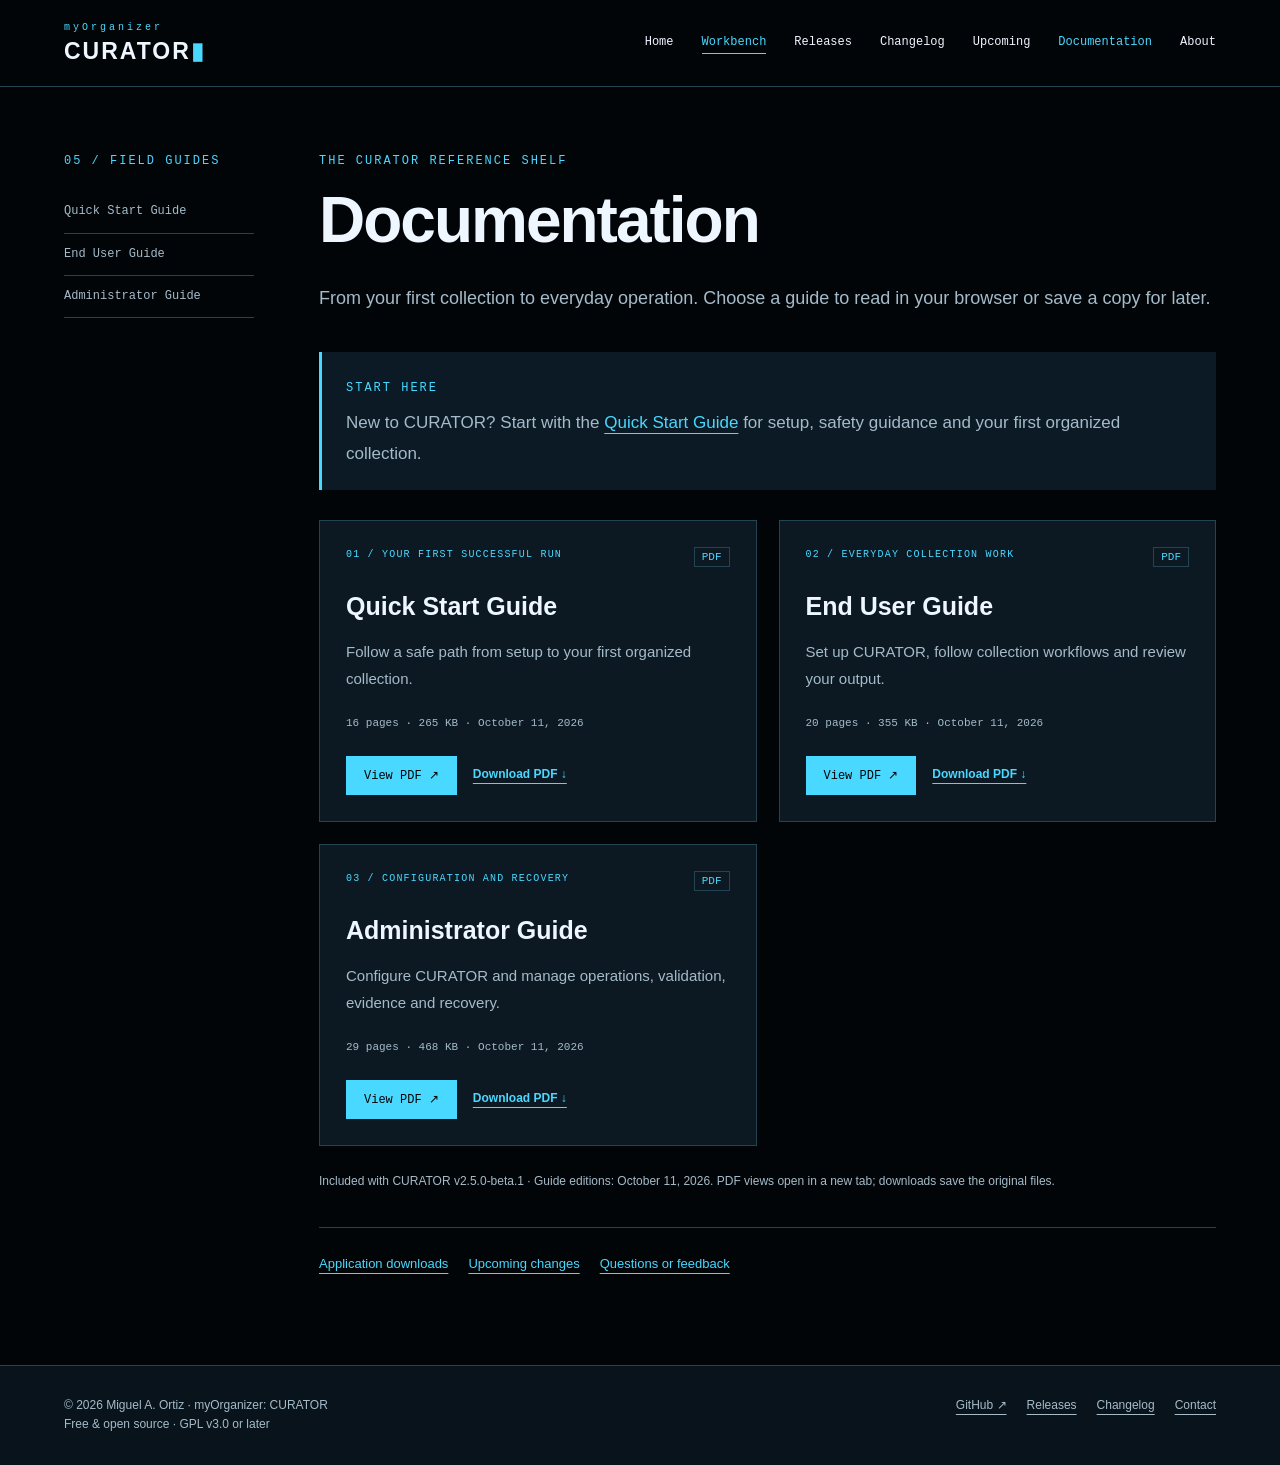
==== documentation/index.html @ eb30c400 "Publish documentation section and release PDF guides" ====
<!DOCTYPE html>
<html lang="en"><head><meta charset="UTF-8"><meta name="viewport" content="width=device-width, initial-scale=1.0"><title>CURATOR Documentation — PDF Guides</title><meta name="description" content="View or download the Quick Start, End User and Administrator PDF guides from the current CURATOR public release."><link rel="canonical" href="https://myorganizerhq.com/documentation/"><link rel="icon" type="image/png" href="/favicon.png"><link rel="stylesheet" href="/site.css?v=documentation-1"></head><body><a class="skip" href="#main">Skip to content</a><header><div class="wrap header"><a class="brand" href="/"><small>myOrganizer</small>CURATOR<span class="brand-cursor" aria-hidden="true">▮</span></a><nav aria-label="Main navigation"><a href="/">Home</a><a class="workbench-nav" href="/#development">Workbench</a><a href="/releases">Releases</a><a href="/changelog">Changelog</a><a href="/upcoming">Upcoming</a><a href="/documentation/" aria-current="page">Documentation</a><a href="/about">About</a></nav></div></header><div class="wrap page-shell"><aside class="side-index"><div class="eyebrow">05 / Field guides</div><a href="#quick-start">Quick Start Guide</a><a href="#end-user">End User Guide</a><a href="#administrator">Administrator Guide</a></aside><main class="inner-page documentation-page" id="main"><div class="eyebrow">The CURATOR reference shelf</div><h1>Documentation</h1><p class="intro">From your first collection to everyday operation. Choose a guide to read in your browser or save a copy for later.</p><div class="guide-start"><span class="eyebrow">Start here</span><p>New to CURATOR? Start with the <a href="#quick-start">Quick Start Guide</a> for setup, safety guidance and your first organized collection.</p></div><div class="guide-grid"><article class="guide-card" id="quick-start" aria-labelledby="quick-start-title"><div class="guide-top"><span class="eyebrow">01 / Your first successful run</span><span class="guide-format">PDF</span></div><h2 id="quick-start-title">Quick Start Guide</h2><p>Follow a safe path from setup to your first organized collection.</p><div class="guide-meta">16 pages · 265 KB · <time datetime="2026-10-11">October 11, 2026</time></div><div class="actions"><a class="download-button" href="/documentation/CURATOR_Quick_Start_Guide_2026-10-11_v2.5.0-beta.1.pdf" target="_blank" rel="noopener" aria-label="View Quick Start Guide PDF (opens in a new tab)">View PDF ↗</a><a class="text-link" href="/documentation/CURATOR_Quick_Start_Guide_2026-10-11_v2.5.0-beta.1.pdf" download aria-label="Download Quick Start Guide PDF">Download PDF ↓</a></div></article><article class="guide-card" id="end-user" aria-labelledby="end-user-title"><div class="guide-top"><span class="eyebrow">02 / Everyday collection work</span><span class="guide-format">PDF</span></div><h2 id="end-user-title">End User Guide</h2><p>Set up CURATOR, follow collection workflows and review your output.</p><div class="guide-meta">20 pages · 355 KB · <time datetime="2026-10-11">October 11, 2026</time></div><div class="actions"><a class="download-button" href="/documentation/CURATOR_End_User_Manual_Operator_2026-10-11_v2.5.0-beta.1.pdf" target="_blank" rel="noopener" aria-label="View End User Guide PDF (opens in a new tab)">View PDF ↗</a><a class="text-link" href="/documentation/CURATOR_End_User_Manual_Operator_2026-10-11_v2.5.0-beta.1.pdf" download aria-label="Download End User Guide PDF">Download PDF ↓</a></div></article><article class="guide-card" id="administrator" aria-labelledby="administrator-title"><div class="guide-top"><span class="eyebrow">03 / Configuration and recovery</span><span class="guide-format">PDF</span></div><h2 id="administrator-title">Administrator Guide</h2><p>Configure CURATOR and manage operations, validation, evidence and recovery.</p><div class="guide-meta">29 pages · 468 KB · <time datetime="2026-10-11">October 11, 2026</time></div><div class="actions"><a class="download-button" href="/documentation/CURATOR_Admin_Guide_Operator_2026-10-11_v2.5.0-beta.1.pdf" target="_blank" rel="noopener" aria-label="View Administrator Guide PDF (opens in a new tab)">View PDF ↗</a><a class="text-link" href="/documentation/CURATOR_Admin_Guide_Operator_2026-10-11_v2.5.0-beta.1.pdf" download aria-label="Download Administrator Guide PDF">Download PDF ↓</a></div></article></div><p class="guide-edition">Included with CURATOR v2.5.0-beta.1 · Guide editions: October 11, 2026. PDF views open in a new tab; downloads save the original files.</p><div class="links"><a href="/releases">Application downloads</a><a href="/upcoming">Upcoming changes</a><a href="mailto:contact@myorganizerhq.com">Questions or feedback</a></div></main></div><footer><div class="wrap footer"><div>© 2026 Miguel A. Ortiz · myOrganizer: CURATOR<br>Free &amp; open source · GPL v3.0 or later</div><div class="footer-links"><a href="https://github.com/Jiraiya1969/myOrganizer-CURATOR">GitHub ↗</a><a href="/releases">Releases</a><a href="/changelog">Changelog</a><a href="mailto:contact@myorganizerhq.com">Contact</a></div></div></footer></body></html>
---- site.css ----
:root{
    --ink:#eef6ff;
    --muted:#a5bbc9;
    --cyan:#49d8ff;
    --night:#020508;
    --panel:#0b1a25;
    --line:#244454}
*{
    box-sizing:border-box}
html{
    scroll-behavior:smooth;
    scroll-padding-top:30px}
body{
    margin:0;
    background:var(--night);
    color:var(--ink);
    font:17px/1.65 'Segoe UI',Arial,sans-serif}
a{
    color:inherit;
    text-underline-offset:5px}
a:hover{
    color:var(--cyan)}
a:focus-visible,summary:focus-visible{
    outline:3px solid var(--cyan);
    outline-offset:6px}
img{
    display:block;
    width:100%;
    height:auto}
p,h1,h2,h3{
    margin:0}
p{
    color:var(--muted)}
.wrap{
    width:min(1240px,90%);
    margin:auto}
.mono,.eyebrow,.number,.button,.status,nav,.proof{
    font-family:Consolas,'Courier New',monospace}
.proof{
    background:#17364d;
    color:#d8f3ff;
    text-align:center;
    padding:8px 12px;
    font-size:11px;
    letter-spacing:1.6px;
    text-transform:uppercase}
.skip{
    position:absolute;
    left:12px;
    top:-100px;
    z-index:10;
    background:var(--cyan);
    color:var(--night);
    padding:12px}
.skip:focus{
    top:12px}
header{
    border-bottom:1px solid var(--line)}
.header{
    display:flex;
    align-items:center;
    justify-content:space-between;
    gap:30px;
    padding:22px 0}
.brand{
    text-decoration:none;
    font-weight:900;
    letter-spacing:2px;
    line-height:1.1;
    font-size:23px}
.brand small{
    display:block;
    font:10px Consolas,monospace;
    letter-spacing:3px;
    color:var(--cyan);
    margin-bottom:6px}
nav{
    display:flex;
    gap:28px;
    font-size:12px}
nav a{
    text-decoration:none}
.nav-download{
    color:var(--cyan)}
.eyebrow{
    color:var(--cyan);
    font-size:12px;
    letter-spacing:2px;
    text-transform:uppercase}
.hero{
    background:radial-gradient(ellipse at 76% 35%,#17364d 0, #08131c 44%,#020508 77%);
    position:relative;
    overflow:hidden}
.hero-grid{
    display:grid;
    grid-template-columns:1.1fr 1fr;
    align-items:center;
    gap:65px;
    padding:32px 0 58px}
.hero h1{
    font-size:clamp(46px,5.2vw,76px);
    line-height:1.04;
    letter-spacing:-3px;
    margin:23px 0 25px;
    font-weight:850}
.hero h1 span{
    color:var(--cyan)}
.hero-copy>p{
    max-width:510px;
    font-size:18px;
    line-height:1.75}
.actions{
    display:flex;
    flex-wrap:wrap;
    align-items:center;
    gap:24px;
    margin-top:32px}
.button{
    display:inline-flex;
    align-items:center;
    justify-content:center;
    padding:15px 22px;
    background:var(--cyan);
    color:#020508;
    text-decoration:none;
    font-size:13px;
    font-weight:bold;
    border:1px solid var(--cyan);
    box-shadow:4px 4px 0 #163f50}
.button:hover{
    color:#020508;
    background:#b4edff}
.text-link{
    font-size:14px;
    font-weight:600}
.hero .meta{
    font:11px Consolas,monospace;
    margin-top:22px;
    color:#a5bbc9;
    letter-spacing:.5px}
.art{
    position:relative;
    padding:0 20px 0 0}
.art img{
    max-height:560px;
    object-fit:contain;
    filter:drop-shadow(0 20px 35px #0008)}
.art figcaption{
    display:flex;
    justify-content:space-between;
    border-top:1px solid #366078;
    padding-top:13px;
    margin-top:18px;
    font:10px Consolas,monospace;
    color:var(--muted);
    letter-spacing:1.5px}
.shelf{
    display:grid;
    grid-template-columns:repeat(3,1fr);
    border-top:1px solid var(--line);
    border-bottom:1px solid var(--line)}
.shelf>div{
    padding:22px 26px;
    border-right:1px solid var(--line)}
.shelf>div:first-child{
    padding-left:0}
.shelf>div:last-child{
    border:0}
.status{
    font-size:10px;
    letter-spacing:1.6px;
    color:var(--cyan);
    display:block;
    margin-bottom:7px}
.shelf strong{
    font-size:17px;
    font-weight:600}
.shelf a{
    font-size:12px;
    color:var(--muted);
    display:block;
    margin-top:4px}
.chapter{
    padding:85px 0}
.chapter-heading{
    display:flex;
    gap:24px;
    align-items:baseline;
    margin-bottom:38px}
.number{
    font-size:13px;
    color:var(--cyan);
    border-top:2px solid var(--cyan);
    padding-top:9px;
    min-width:44px}
.chapter h2{
    font-size:clamp(30px,3vw,43px);
    line-height:1.15;
    letter-spacing:-1.4px}
.chapter-heading p{
    margin-top:13px;
    max-width:670px}
.workflow{
    display:grid;
    grid-template-columns:repeat(4,1fr);
    gap:22px}
.workflow article{
    border-bottom:1px solid var(--line);
    padding-bottom:25px}
.workflow img{
    aspect-ratio:16/9;
    object-fit:contain;
    background:#08131c;
    margin-bottom:20px}
.workflow .eyebrow{
    font-size:10px;
    letter-spacing:1.2px}
.workflow h3{
    font-size:20px;
    margin:7px 0 12px;
    line-height:1.25}
.workflow p{
    font-size:14px}
.overview{
    margin-top:28px;
    display:flex;
    justify-content:space-between;
    gap:20px;
    padding:20px 0;
    border-bottom:1px solid var(--line);
    font-size:14px}
.overview a{
    color:var(--cyan)}
.development{
    background:#08131c;
    border-top:1px solid var(--line);
    border-bottom:1px solid var(--line)}
.dev-grid{
    display:grid;
    grid-template-columns:1fr 1fr;
    gap:85px}
.dev-copy h3{
    font-size:28px;
    line-height:1.25;
    margin:15px 0}
.dev-copy p{
    font-size:16px}
.dev-copy .text-link{
    display:inline-block;
    margin-top:23px;
    color:var(--cyan)}
.vanity-card{
    margin:0;
    border:1px solid #31566b;
    border-top:4px solid var(--cyan);
    background:#102331;
    padding:30px;
    color:var(--ink);
    font-size:19px;
    line-height:1.65;
    box-shadow:7px 7px 0 #020508}
.vanity-card-label{
    display:block;
    font:12px Consolas,monospace;
    letter-spacing:2px;
    color:var(--cyan);
    margin-bottom:22px}
.vanity-card-link{
    font-size:12px;
    color:var(--cyan);
    display:inline-block;
    margin-top:10px}
.vanity-card-time{
    display:block;
    font:11px Consolas,monospace;
    color:var(--muted);
    margin-top:23px}
.journal{
    margin-top:42px;
    border-top:1px solid var(--line);
    padding-top:23px}
.journal summary{
    cursor:pointer;
    font-size:14px;
    color:var(--muted)}
.announcement{
    max-width:830px;
    padding-top:25px}
.announcement p{
    margin:18px 0;
    font-size:15px}
.collection{
    display:grid;
    grid-template-columns:.75fr 1.25fr;
    gap:75px}
.collection-intro h2{
    font-size:58px;
    margin:18px 0 20px;
    line-height:1}
.collection-intro>p{
    font-size:16px}
.collection-intro .text-link{
    display:inline-block;
    color:var(--cyan);
    margin-top:24px}
.video-feature{
    display:grid;
    grid-template-columns:70px 1fr 25px;
    align-items:center;
    gap:20px;
    border-top:1px solid var(--line);
    padding:24px 0;
    text-decoration:none}
.play{
    width:60px;
    height:60px;
    border:1px solid #376176;
    display:grid;
    place-items:center;
    color:var(--cyan);
    font-size:22px;
    background:#102331}
.video-feature small{
    font:10px Consolas,monospace;
    letter-spacing:1.5px;
    color:var(--cyan)}
.video-feature h3{
    font-size:20px;
    margin:5px 0}
.video-feature p{
    font-size:13px}
.characters{
    border-top:1px solid var(--line);
    padding-top:22px}
.characters summary{
    cursor:pointer;
    font-size:14px}
.characters ul{
    display:grid;
    grid-template-columns:1fr 1fr;
    gap:9px;
    padding-left:20px;
    font-size:13px;
    color:var(--muted)}
.personal{
    display:grid;
    grid-template-columns:1fr 1fr;
    gap:70px;
    padding:45px 0 65px;
    border-top:1px solid var(--line)}
.personal h3{
    font-size:24px;
    margin:12px 0}
.personal p{
    font-size:14px;
    max-width:500px}
.personal a{
    display:inline-block;
    margin-top:18px;
    font-size:13px;
    color:var(--cyan)}
footer{
    background:#08131c;
    border-top:1px solid var(--line);
    padding:30px 0}
.footer{
    display:flex;
    justify-content:space-between;
    gap:25px;
    color:var(--muted);
    font-size:12px}
.footer-links{
    display:flex;
    gap:20px}
 @media(min-width:1500px){
    .hero-grid{
    padding-top:40px;
    padding-bottom:80px}
}
@media(max-width:850px){
    .hero-grid{
    gap:25px}
.hero h1{
    font-size:52px}
.workflow{
    grid-template-columns:1fr 1fr}
.dev-grid{
    gap:35px}
.collection{
    gap:30px}
.collection-intro h2{
    font-size:45px}
}
@media(max-width:600px){
    body{
    font-size:16px}
.wrap{
    width:89%}
.proof{
    font-size:9px;
    letter-spacing:1px}
.header{
    flex-wrap:wrap;
    gap:20px;
    padding:20px 0}
nav{
    width:100%;
    justify-content:space-between;
    gap:12px;
    font-size:11px}
.brand{
    font-size:20px}
.hero-grid{
    grid-template-columns:1fr;
    padding:38px 0 30px;
    gap:25px}
.hero h1{
    font-size:49px;
    letter-spacing:-2px}
.hero-copy>p{
    font-size:16px}
.actions{
    gap:19px;
    margin-top:25px}
.button{
    padding:13px 16px;
    font-size:12px}
.art{
    max-width:340px;
    padding:0;
    margin:15px auto 0}
.art img{
    max-height:380px}
.art figcaption{
    font-size:9px}
.shelf{
    grid-template-columns:1fr}
.shelf>div,.shelf>div:first-child{
    padding:18px 0;
    border-right:0;
    border-bottom:1px solid var(--line)}
.shelf strong{
    font-size:16px}
.chapter{
    padding:52px 0}
.chapter-heading{
    gap:14px;
    margin-bottom:28px}
.chapter h2{
    font-size:30px}
.chapter-heading p{
    font-size:15px}
.number{
    min-width:30px}
.workflow{
    gap:25px 16px}
.workflow h3{
    font-size:18px}
.workflow p{
    font-size:13px}
.workflow .eyebrow{
    font-size:9px;
    letter-spacing:.4px}
.overview{
    flex-direction:column;
    gap:8px}
.dev-grid,.collection,.personal{
    grid-template-columns:1fr;
    gap:35px}
.vanity-card{
    padding:23px;
    font-size:18px}
.collection-intro h2{
    font-size:47px}
.video-feature{
    gap:14px;
    grid-template-columns:50px 1fr 15px}
.play{
    width:46px;
    height:46px}
.video-feature h3{
    font-size:18px}
.personal{
    padding:35px 0 45px}
.footer{
    flex-direction:column}
.footer-links{
    flex-wrap:wrap;
    gap:15px}
.characters ul{
    grid-template-columns:1fr}
}
@media(prefers-reduced-motion:reduce){
    html{
    scroll-behavior:auto}
}

.overview-video{
    margin-top:40px}
.overview-video .overview{
    align-items:center;
    border-bottom:0;
    margin-top:0}
.overview-video h3{
    font-size:26px;
    margin-top:8px}
.video-frame{
    aspect-ratio:16/9;
    width:100%;
    background:#08131c;
    border:1px solid var(--line)}
.video-frame iframe{
    display:block;
    width:100%;
    height:100%;
    border:0}
@media(max-width:600px){
    .overview-video .overview{
    align-items:flex-start}
.overview-video h3{
    font-size:23px}
}

.page-shell{
    display:grid;
    grid-template-columns:190px minmax(0,1fr);
    gap:65px;
    padding:65px 0 90px}
.side-index{
    position:sticky;
    top:30px;
    align-self:start;
    font:12px/1.6 Consolas,monospace}
.side-index .eyebrow{
    margin-bottom:20px}
.side-index a{
    display:block;
    padding:11px 0;
    border-bottom:1px solid var(--line);
    text-decoration:none;
    color:var(--muted)}
.side-index a:hover{
    color:var(--cyan)}
.inner-page{
    min-width:0}
.inner-page>h1{
    font-size:clamp(38px,5vw,66px);
    letter-spacing:-2px;
    line-height:1.06;
    margin:15px 0 27px}
.inner-page .intro{
    font-size:18px;
    margin-bottom:38px}
.inner-page p{
    margin:15px 0;
    line-height:1.8}
.inner-page h2{
    font-size:27px;
    line-height:1.25;
    margin:0 0 18px}
.inner-page h3{
    font-size:17px;
    color:var(--cyan);
    margin:26px 0 14px}
.release-card,.inner-page article,.planning-notice,.change-section,.inner-page details,.notice{
    border-top:1px solid var(--line);
    padding:30px 0;
    margin-top:20px}
.release-card.current,.planning-notice{
    background:#0b1a25;
    border-top:3px solid var(--cyan);
    padding:30px}
.release-card .release-details{
    display:grid;
    grid-template-columns:120px minmax(0,1fr);
    gap:10px 22px}
.label,.date,.release-date,.updated-on{
    font:12px/1.7 Consolas,monospace;
    color:var(--muted)}
.label{
    text-transform:uppercase;
    letter-spacing:1px}
.value{
    font-size:14px;
    overflow-wrap:anywhere}
.badge{
    font:10px Consolas,monospace;
    color:var(--night);
    background:var(--cyan);
    padding:5px 8px;
    vertical-align:middle;
    margin-left:10px}
code{
    font:13px/1.7 Consolas,monospace;
    color:#c6eaf8;
    overflow-wrap:anywhere}
.download-button{
    background:var(--cyan);
    color:var(--night);
    padding:12px 18px;
    text-decoration:none;
    font:12px Consolas,monospace}
.inner-page .actions{
    gap:18px}
.inner-page li{
    color:var(--muted);
    margin-bottom:15px;
    line-height:1.8}
.inner-page ul{
    padding-left:22px}
.inner-page summary{
    cursor:pointer;
    font-size:20px;
    font-weight:600}
.release-title{
    font-size:22px}
.inner-page a{
    color:var(--cyan)}
.inner-page .download-button{
    color:var(--night)}
.inner-page .links{
    border-top:1px solid var(--line);
    margin-top:35px;
    padding-top:25px;
    display:flex;
    flex-wrap:wrap;
    gap:20px;
    font-size:13px}
.story{
    font-size:18px}
.story p:first-child{
    font-size:22px;
    color:var(--ink)}
.scene-handle{
    color:var(--ink);
    font-weight:600}
.archive-downloads{
    padding:25px;
    background:var(--panel);
    border-left:3px solid var(--cyan);
    font-size:14px}
.archive-downloads a{
    display:inline-block;
    margin:10px 15px}
.archive-downloads span{
    display:block;
    color:var(--muted)}
.page-art{
    margin-top:30px;
    opacity:.85}
.inner-page footer{
    display:none}
@media(max-width:850px){
    .page-shell{
    grid-template-columns:140px minmax(0,1fr);
    gap:30px}
nav{
    gap:16px}
}
@media(max-width:600px){
    .page-shell{
    display:block;
    padding:32px 0 50px}
.side-index{
    position:static;
    margin-bottom:32px}
.side-index a{
    display:inline-block;
    margin-right:15px;
    font-size:11px}
.side-index .eyebrow{
    margin-bottom:5px}
.side-index .page-art{
    display:none}
.inner-page>h1{
    font-size:40px}
.release-card .release-details{
    grid-template-columns:1fr;
    gap:3px}
.value{
    margin-bottom:12px}
.release-card.current,.planning-notice{
    padding:20px}
.inner-page h2{
    font-size:24px}
.story p:first-child{
    font-size:19px}
.story{
    font-size:16px}
.inner-page .intro{
    font-size:16px}
nav{
    flex-wrap:wrap}
}


.workbench-nav{
    color:var(--cyan);
    border-bottom:1px solid var(--cyan)}
.workbench-shortcut{
    display:block;
    text-decoration:none;
    background:#102b3b;
    border-bottom:1px solid #366078}
.workbench-shortcut-inner{
    display:flex;
    justify-content:space-between;
    align-items:center;
    gap:20px;
    padding-top:16px;
    padding-bottom:16px}
.workbench-shortcut strong{
    color:var(--ink);
    font-size:15px}
.workbench-preview{
    color:#bfd4e1;
    font-size:13px;
    margin-left:16px}
.workbench-jump{
    color:var(--cyan);
    font:12px Consolas,monospace;
    white-space:nowrap}
.workbench-shortcut:hover{
    background:#16384b}
@media(max-width:850px){
    .workbench-preview{
    display:block;
    margin-left:0;
    margin-top:3px}
}
@media(max-width:600px){
    .workbench-shortcut-inner{
    align-items:flex-start;
    flex-direction:column;
    gap:9px}
.workbench-shortcut strong{
    font-size:14px}
.workbench-preview{
    font-size:12px}
.header nav{
    justify-content:flex-start;
    column-gap:18px;
    row-gap:14px}
}


.origins-index .page-art {
    /* Align the visible logo, accounting for the artwork's inset border. */
    transform: translateX(-7%);
}

.brand-cursor {
    color: var(--cyan);
    animation: cursor-blink 1.2s step-end infinite;
}
@keyframes cursor-blink {
    0%, 100% { opacity: 1; }
    50% { opacity: 0; }
}
@media (prefers-reduced-motion: reduce) {
    .brand-cursor { animation: none; }
}

/* Historical release entries expand on request. */
details.release-card > summary { cursor: pointer; font-size: 24px; font-weight: 700; color: var(--ink); }
details.release-card[open] > summary { margin-bottom: 24px; }

/* PDF guide library. */
nav a[aria-current="page"] { color:var(--cyan); }
.guide-start { border-left:3px solid var(--cyan); background:#0b1a25; padding:20px 24px; margin-bottom:30px; }
.guide-start p { margin:8px 0 0; }
.guide-grid { display:grid; grid-template-columns:repeat(2,minmax(0,1fr)); gap:22px; }
.inner-page .guide-card { margin:0; padding:26px; border:1px solid var(--line); background:#0c1923; display:flex; flex-direction:column; min-width:0; }
.guide-top { display:flex; justify-content:space-between; align-items:flex-start; gap:14px; margin-bottom:24px; }
.guide-top .eyebrow { font-size:10px; letter-spacing:1.2px; }
.guide-format { font:11px Consolas,monospace; color:var(--cyan); border:1px solid var(--line); padding:3px 7px; }
.inner-page .guide-card h2 { font-size:25px; margin:0 0 4px; }
.inner-page .guide-card p { font-size:15px; margin:12px 0 22px; }
.guide-meta { font:11px/1.8 Consolas,monospace; color:var(--muted); margin-top:auto; }
.guide-card .actions { margin-top:22px; gap:16px; flex-wrap:wrap; }
.guide-card .text-link { font-size:12px; }
.inner-page .guide-edition { font-size:12px; color:var(--muted); margin-top:25px; }
@media(max-width:1050px) { .guide-grid { grid-template-columns:1fr; } }
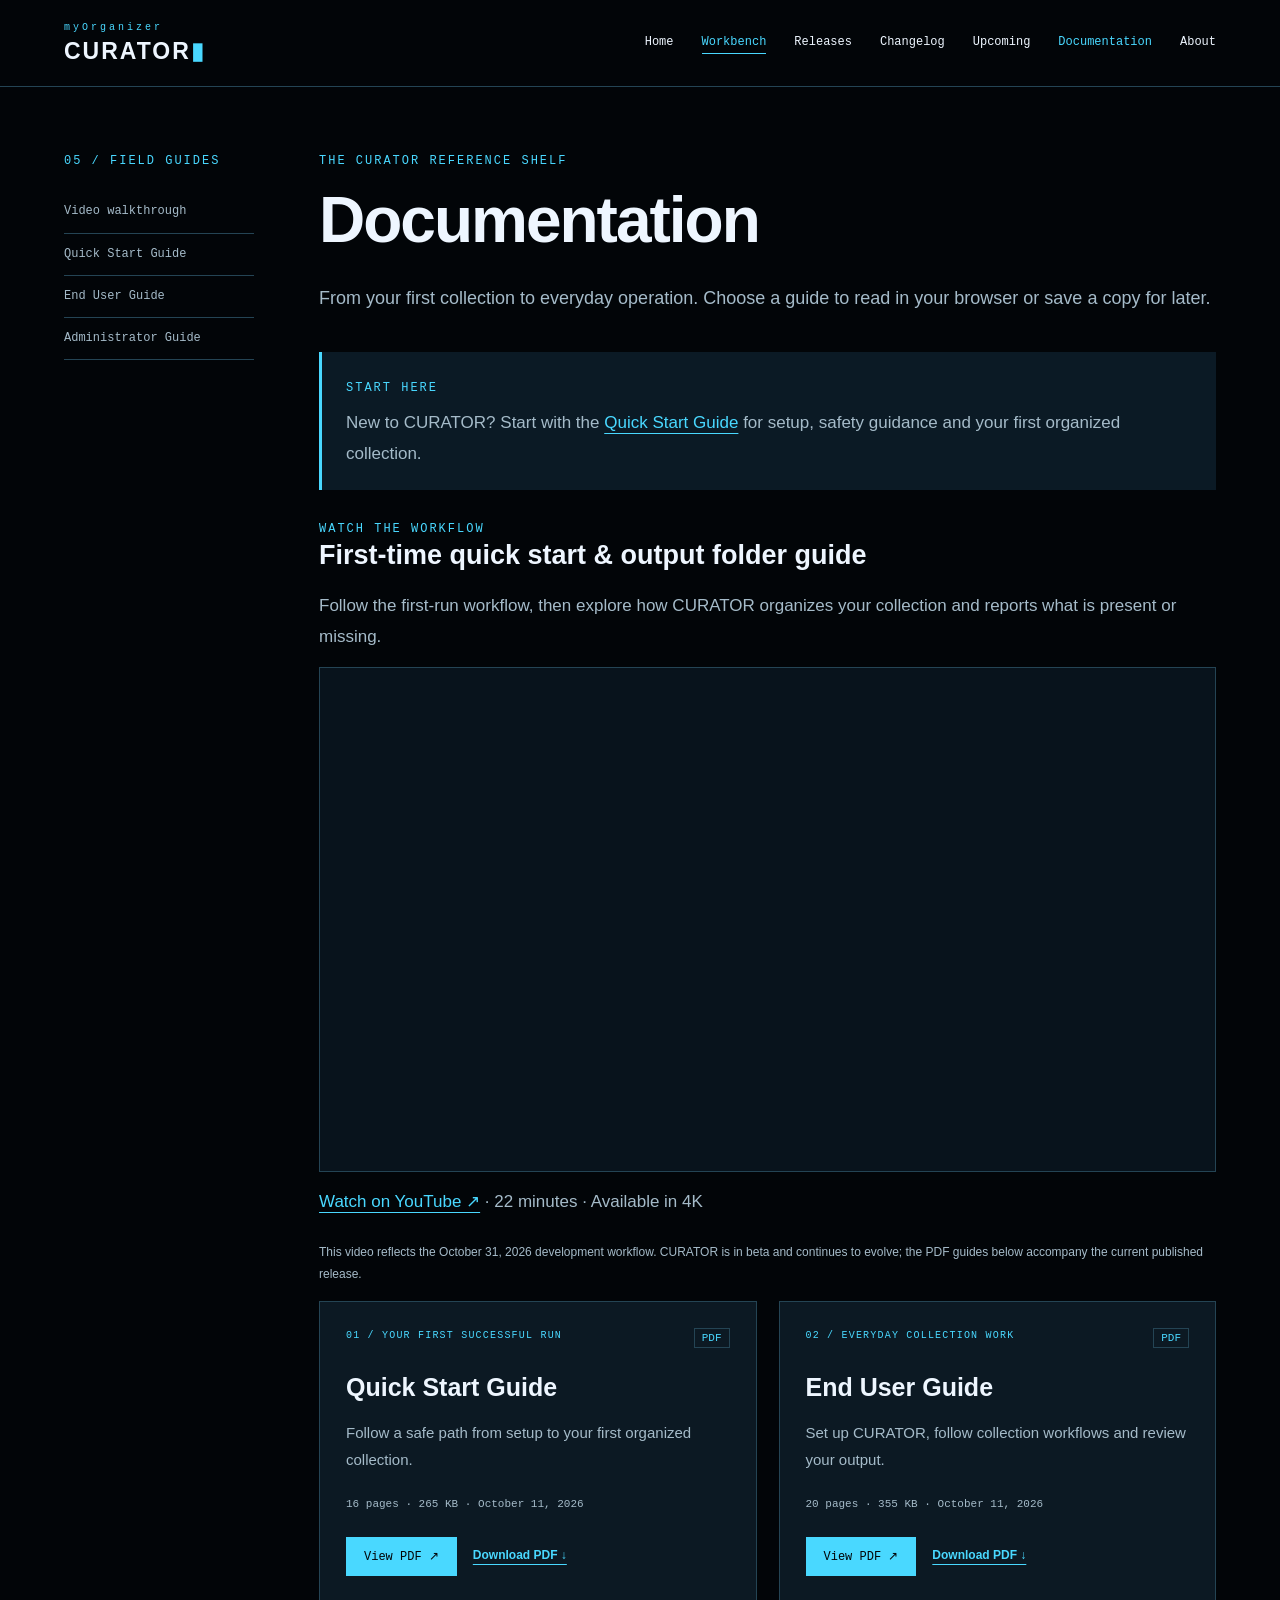
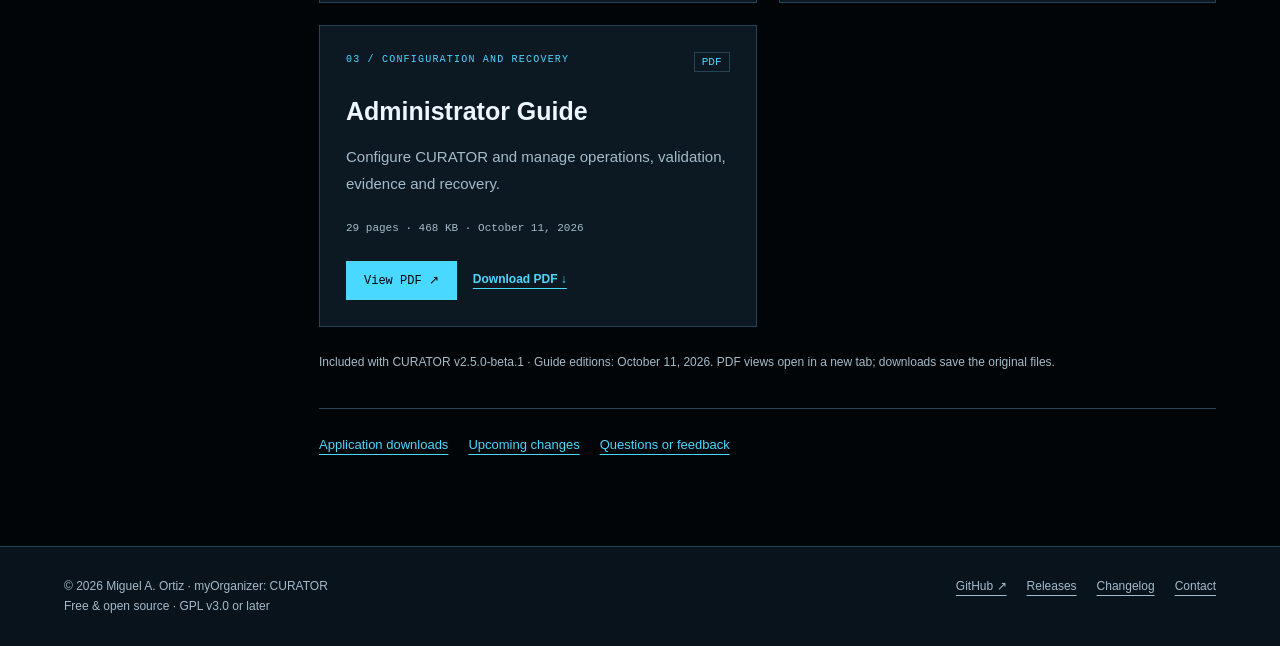
==== commit 973eb105: "Embed public quick-start video in documentation" ====
--- a/documentation/index.html
+++ b/documentation/index.html
@@ -1,2 +1,2 @@
 <!DOCTYPE html>
-<html lang="en"><head><meta charset="UTF-8"><meta name="viewport" content="width=device-width, initial-scale=1.0"><title>CURATOR Documentation — PDF Guides</title><meta name="description" content="View or download the Quick Start, End User and Administrator PDF guides from the current CURATOR public release."><link rel="canonical" href="https://myorganizerhq.com/documentation/"><link rel="icon" type="image/png" href="/favicon.png"><link rel="stylesheet" href="/site.css?v=documentation-1"></head><body><a class="skip" href="#main">Skip to content</a><header><div class="wrap header"><a class="brand" href="/"><small>myOrganizer</small>CURATOR<span class="brand-cursor" aria-hidden="true">▮</span></a><nav aria-label="Main navigation"><a href="/">Home</a><a class="workbench-nav" href="/#development">Workbench</a><a href="/releases">Releases</a><a href="/changelog">Changelog</a><a href="/upcoming">Upcoming</a><a href="/documentation/" aria-current="page">Documentation</a><a href="/about">About</a></nav></div></header><div class="wrap page-shell"><aside class="side-index"><div class="eyebrow">05 / Field guides</div><a href="#quick-start">Quick Start Guide</a><a href="#end-user">End User Guide</a><a href="#administrator">Administrator Guide</a></aside><main class="inner-page documentation-page" id="main"><div class="eyebrow">The CURATOR reference shelf</div><h1>Documentation</h1><p class="intro">From your first collection to everyday operation. Choose a guide to read in your browser or save a copy for later.</p><div class="guide-start"><span class="eyebrow">Start here</span><p>New to CURATOR? Start with the <a href="#quick-start">Quick Start Guide</a> for setup, safety guidance and your first organized collection.</p></div><div class="guide-grid"><article class="guide-card" id="quick-start" aria-labelledby="quick-start-title"><div class="guide-top"><span class="eyebrow">01 / Your first successful run</span><span class="guide-format">PDF</span></div><h2 id="quick-start-title">Quick Start Guide</h2><p>Follow a safe path from setup to your first organized collection.</p><div class="guide-meta">16 pages · 265 KB · <time datetime="2026-10-11">October 11, 2026</time></div><div class="actions"><a class="download-button" href="/documentation/CURATOR_Quick_Start_Guide_2026-10-11_v2.5.0-beta.1.pdf" target="_blank" rel="noopener" aria-label="View Quick Start Guide PDF (opens in a new tab)">View PDF ↗</a><a class="text-link" href="/documentation/CURATOR_Quick_Start_Guide_2026-10-11_v2.5.0-beta.1.pdf" download aria-label="Download Quick Start Guide PDF">Download PDF ↓</a></div></article><article class="guide-card" id="end-user" aria-labelledby="end-user-title"><div class="guide-top"><span class="eyebrow">02 / Everyday collection work</span><span class="guide-format">PDF</span></div><h2 id="end-user-title">End User Guide</h2><p>Set up CURATOR, follow collection workflows and review your output.</p><div class="guide-meta">20 pages · 355 KB · <time datetime="2026-10-11">October 11, 2026</time></div><div class="actions"><a class="download-button" href="/documentation/CURATOR_End_User_Manual_Operator_2026-10-11_v2.5.0-beta.1.pdf" target="_blank" rel="noopener" aria-label="View End User Guide PDF (opens in a new tab)">View PDF ↗</a><a class="text-link" href="/documentation/CURATOR_End_User_Manual_Operator_2026-10-11_v2.5.0-beta.1.pdf" download aria-label="Download End User Guide PDF">Download PDF ↓</a></div></article><article class="guide-card" id="administrator" aria-labelledby="administrator-title"><div class="guide-top"><span class="eyebrow">03 / Configuration and recovery</span><span class="guide-format">PDF</span></div><h2 id="administrator-title">Administrator Guide</h2><p>Configure CURATOR and manage operations, validation, evidence and recovery.</p><div class="guide-meta">29 pages · 468 KB · <time datetime="2026-10-11">October 11, 2026</time></div><div class="actions"><a class="download-button" href="/documentation/CURATOR_Admin_Guide_Operator_2026-10-11_v2.5.0-beta.1.pdf" target="_blank" rel="noopener" aria-label="View Administrator Guide PDF (opens in a new tab)">View PDF ↗</a><a class="text-link" href="/documentation/CURATOR_Admin_Guide_Operator_2026-10-11_v2.5.0-beta.1.pdf" download aria-label="Download Administrator Guide PDF">Download PDF ↓</a></div></article></div><p class="guide-edition">Included with CURATOR v2.5.0-beta.1 · Guide editions: October 11, 2026. PDF views open in a new tab; downloads save the original files.</p><div class="links"><a href="/releases">Application downloads</a><a href="/upcoming">Upcoming changes</a><a href="mailto:contact@myorganizerhq.com">Questions or feedback</a></div></main></div><footer><div class="wrap footer"><div>© 2026 Miguel A. Ortiz · myOrganizer: CURATOR<br>Free &amp; open source · GPL v3.0 or later</div><div class="footer-links"><a href="https://github.com/Jiraiya1969/myOrganizer-CURATOR">GitHub ↗</a><a href="/releases">Releases</a><a href="/changelog">Changelog</a><a href="mailto:contact@myorganizerhq.com">Contact</a></div></div></footer></body></html>+<html lang="en"><head><meta charset="UTF-8"><meta name="viewport" content="width=device-width, initial-scale=1.0"><title>CURATOR Documentation — Video & PDF Guides</title><meta name="description" content="Watch the CURATOR first-time quick-start video and view or download the Quick Start, End User and Administrator PDF guides."><link rel="canonical" href="https://myorganizerhq.com/documentation/"><link rel="icon" type="image/png" href="/favicon.png"><link rel="stylesheet" href="/site.css?v=documentation-1"></head><body><a class="skip" href="#main">Skip to content</a><header><div class="wrap header"><a class="brand" href="/"><small>myOrganizer</small>CURATOR<span class="brand-cursor" aria-hidden="true">▮</span></a><nav aria-label="Main navigation"><a href="/">Home</a><a class="workbench-nav" href="/#development">Workbench</a><a href="/releases">Releases</a><a href="/changelog">Changelog</a><a href="/upcoming">Upcoming</a><a href="/documentation/" aria-current="page">Documentation</a><a href="/about">About</a></nav></div></header><div class="wrap page-shell"><aside class="side-index"><div class="eyebrow">05 / Field guides</div><a href="#video-guide">Video walkthrough</a><a href="#quick-start">Quick Start Guide</a><a href="#end-user">End User Guide</a><a href="#administrator">Administrator Guide</a></aside><main class="inner-page documentation-page" id="main"><div class="eyebrow">The CURATOR reference shelf</div><h1>Documentation</h1><p class="intro">From your first collection to everyday operation. Choose a guide to read in your browser or save a copy for later.</p><div class="guide-start"><span class="eyebrow">Start here</span><p>New to CURATOR? Start with the <a href="#quick-start">Quick Start Guide</a> for setup, safety guidance and your first organized collection.</p></div><section id="video-guide" aria-labelledby="video-guide-title"><div class="eyebrow">Watch the workflow</div><h2 id="video-guide-title">First-time quick start &amp; output folder guide</h2><p>Follow the first-run workflow, then explore how CURATOR organizes your collection and reports what is present or missing.</p><div class="video-frame"><iframe src="https://www.youtube-nocookie.com/embed/fiA_dmIdXps" title="CURATOR — First-Time Quick Start &amp; Output Folder Guide" loading="lazy" referrerpolicy="strict-origin-when-cross-origin" allow="accelerometer; autoplay; clipboard-write; encrypted-media; gyroscope; picture-in-picture; web-share" allowfullscreen></iframe></div><p><a href="https://www.youtube.com/watch?v=fiA_dmIdXps" target="_blank" rel="noopener">Watch on YouTube ↗</a> · 22 minutes · Available in 4K</p><p class="guide-edition">This video reflects the October 31, 2026 development workflow. CURATOR is in beta and continues to evolve; the PDF guides below accompany the current published release.</p></section><div class="guide-grid"><article class="guide-card" id="quick-start" aria-labelledby="quick-start-title"><div class="guide-top"><span class="eyebrow">01 / Your first successful run</span><span class="guide-format">PDF</span></div><h2 id="quick-start-title">Quick Start Guide</h2><p>Follow a safe path from setup to your first organized collection.</p><div class="guide-meta">16 pages · 265 KB · <time datetime="2026-10-11">October 11, 2026</time></div><div class="actions"><a class="download-button" href="/documentation/CURATOR_Quick_Start_Guide_2026-10-11_v2.5.0-beta.1.pdf" target="_blank" rel="noopener" aria-label="View Quick Start Guide PDF (opens in a new tab)">View PDF ↗</a><a class="text-link" href="/documentation/CURATOR_Quick_Start_Guide_2026-10-11_v2.5.0-beta.1.pdf" download aria-label="Download Quick Start Guide PDF">Download PDF ↓</a></div></article><article class="guide-card" id="end-user" aria-labelledby="end-user-title"><div class="guide-top"><span class="eyebrow">02 / Everyday collection work</span><span class="guide-format">PDF</span></div><h2 id="end-user-title">End User Guide</h2><p>Set up CURATOR, follow collection workflows and review your output.</p><div class="guide-meta">20 pages · 355 KB · <time datetime="2026-10-11">October 11, 2026</time></div><div class="actions"><a class="download-button" href="/documentation/CURATOR_End_User_Manual_Operator_2026-10-11_v2.5.0-beta.1.pdf" target="_blank" rel="noopener" aria-label="View End User Guide PDF (opens in a new tab)">View PDF ↗</a><a class="text-link" href="/documentation/CURATOR_End_User_Manual_Operator_2026-10-11_v2.5.0-beta.1.pdf" download aria-label="Download End User Guide PDF">Download PDF ↓</a></div></article><article class="guide-card" id="administrator" aria-labelledby="administrator-title"><div class="guide-top"><span class="eyebrow">03 / Configuration and recovery</span><span class="guide-format">PDF</span></div><h2 id="administrator-title">Administrator Guide</h2><p>Configure CURATOR and manage operations, validation, evidence and recovery.</p><div class="guide-meta">29 pages · 468 KB · <time datetime="2026-10-11">October 11, 2026</time></div><div class="actions"><a class="download-button" href="/documentation/CURATOR_Admin_Guide_Operator_2026-10-11_v2.5.0-beta.1.pdf" target="_blank" rel="noopener" aria-label="View Administrator Guide PDF (opens in a new tab)">View PDF ↗</a><a class="text-link" href="/documentation/CURATOR_Admin_Guide_Operator_2026-10-11_v2.5.0-beta.1.pdf" download aria-label="Download Administrator Guide PDF">Download PDF ↓</a></div></article></div><p class="guide-edition">Included with CURATOR v2.5.0-beta.1 · Guide editions: October 11, 2026. PDF views open in a new tab; downloads save the original files.</p><div class="links"><a href="/releases">Application downloads</a><a href="/upcoming">Upcoming changes</a><a href="mailto:contact@myorganizerhq.com">Questions or feedback</a></div></main></div><footer><div class="wrap footer"><div>© 2026 Miguel A. Ortiz · myOrganizer: CURATOR<br>Free &amp; open source · GPL v3.0 or later</div><div class="footer-links"><a href="https://github.com/Jiraiya1969/myOrganizer-CURATOR">GitHub ↗</a><a href="/releases">Releases</a><a href="/changelog">Changelog</a><a href="mailto:contact@myorganizerhq.com">Contact</a></div></div></footer></body></html>
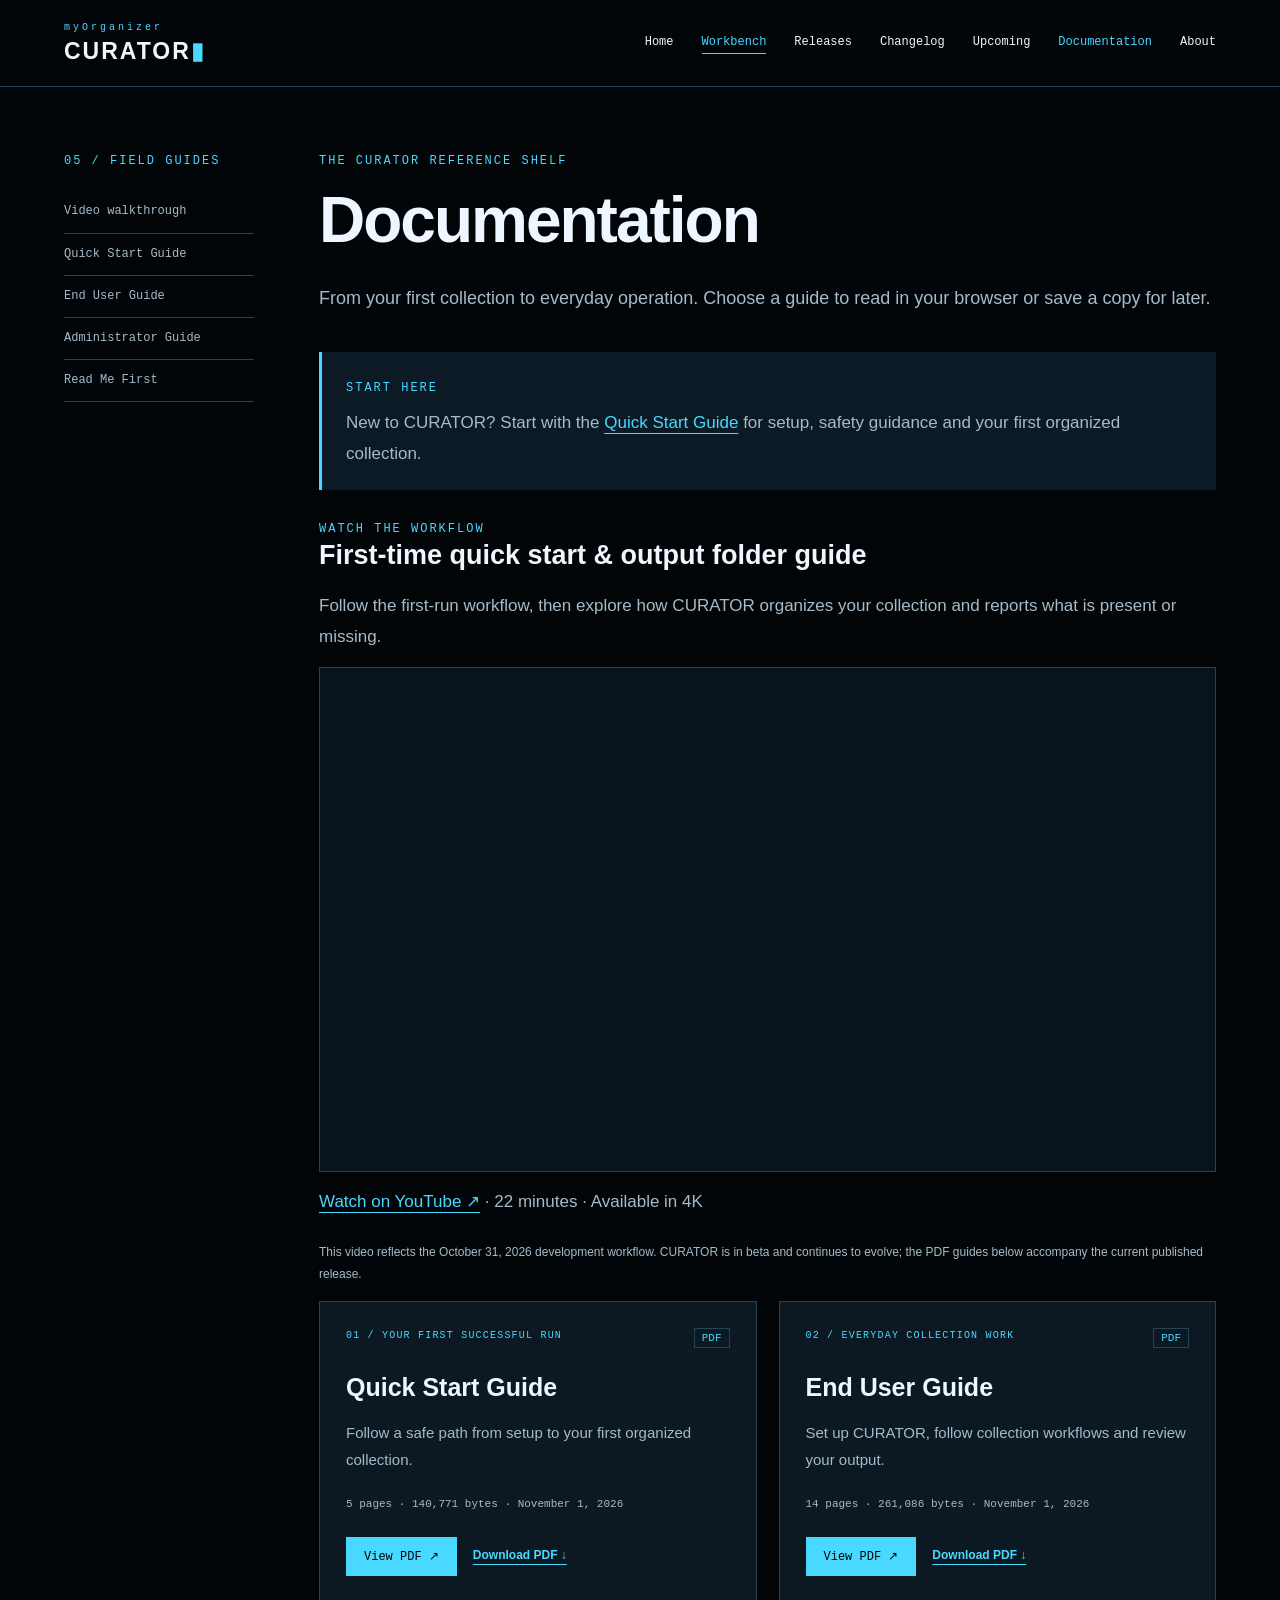
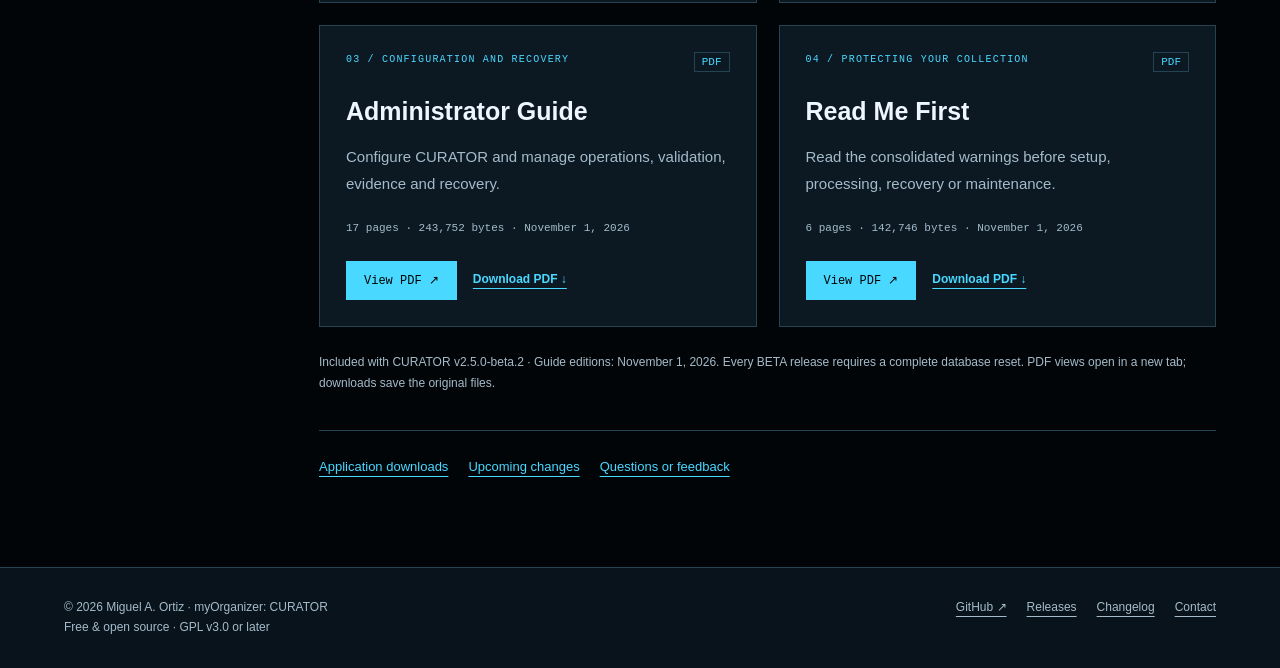
==== commit 527d1dcf: "Publish CURATOR v2.5.0-beta.2 and Vanity Card 025" ====
--- a/documentation/index.html
+++ b/documentation/index.html
@@ -1,2 +1,2 @@
 <!DOCTYPE html>
-<html lang="en"><head><meta charset="UTF-8"><meta name="viewport" content="width=device-width, initial-scale=1.0"><title>CURATOR Documentation — Video & PDF Guides</title><meta name="description" content="Watch the CURATOR first-time quick-start video and view or download the Quick Start, End User and Administrator PDF guides."><link rel="canonical" href="https://myorganizerhq.com/documentation/"><link rel="icon" type="image/png" href="/favicon.png"><link rel="stylesheet" href="/site.css?v=documentation-1"></head><body><a class="skip" href="#main">Skip to content</a><header><div class="wrap header"><a class="brand" href="/"><small>myOrganizer</small>CURATOR<span class="brand-cursor" aria-hidden="true">▮</span></a><nav aria-label="Main navigation"><a href="/">Home</a><a class="workbench-nav" href="/#development">Workbench</a><a href="/releases">Releases</a><a href="/changelog">Changelog</a><a href="/upcoming">Upcoming</a><a href="/documentation/" aria-current="page">Documentation</a><a href="/about">About</a></nav></div></header><div class="wrap page-shell"><aside class="side-index"><div class="eyebrow">05 / Field guides</div><a href="#video-guide">Video walkthrough</a><a href="#quick-start">Quick Start Guide</a><a href="#end-user">End User Guide</a><a href="#administrator">Administrator Guide</a></aside><main class="inner-page documentation-page" id="main"><div class="eyebrow">The CURATOR reference shelf</div><h1>Documentation</h1><p class="intro">From your first collection to everyday operation. Choose a guide to read in your browser or save a copy for later.</p><div class="guide-start"><span class="eyebrow">Start here</span><p>New to CURATOR? Start with the <a href="#quick-start">Quick Start Guide</a> for setup, safety guidance and your first organized collection.</p></div><section id="video-guide" aria-labelledby="video-guide-title"><div class="eyebrow">Watch the workflow</div><h2 id="video-guide-title">First-time quick start &amp; output folder guide</h2><p>Follow the first-run workflow, then explore how CURATOR organizes your collection and reports what is present or missing.</p><div class="video-frame"><iframe src="https://www.youtube-nocookie.com/embed/fiA_dmIdXps" title="CURATOR — First-Time Quick Start &amp; Output Folder Guide" loading="lazy" referrerpolicy="strict-origin-when-cross-origin" allow="accelerometer; autoplay; clipboard-write; encrypted-media; gyroscope; picture-in-picture; web-share" allowfullscreen></iframe></div><p><a href="https://www.youtube.com/watch?v=fiA_dmIdXps" target="_blank" rel="noopener">Watch on YouTube ↗</a> · 22 minutes · Available in 4K</p><p class="guide-edition">This video reflects the October 31, 2026 development workflow. CURATOR is in beta and continues to evolve; the PDF guides below accompany the current published release.</p></section><div class="guide-grid"><article class="guide-card" id="quick-start" aria-labelledby="quick-start-title"><div class="guide-top"><span class="eyebrow">01 / Your first successful run</span><span class="guide-format">PDF</span></div><h2 id="quick-start-title">Quick Start Guide</h2><p>Follow a safe path from setup to your first organized collection.</p><div class="guide-meta">16 pages · 265 KB · <time datetime="2026-10-11">October 11, 2026</time></div><div class="actions"><a class="download-button" href="/documentation/CURATOR_Quick_Start_Guide_2026-10-11_v2.5.0-beta.1.pdf" target="_blank" rel="noopener" aria-label="View Quick Start Guide PDF (opens in a new tab)">View PDF ↗</a><a class="text-link" href="/documentation/CURATOR_Quick_Start_Guide_2026-10-11_v2.5.0-beta.1.pdf" download aria-label="Download Quick Start Guide PDF">Download PDF ↓</a></div></article><article class="guide-card" id="end-user" aria-labelledby="end-user-title"><div class="guide-top"><span class="eyebrow">02 / Everyday collection work</span><span class="guide-format">PDF</span></div><h2 id="end-user-title">End User Guide</h2><p>Set up CURATOR, follow collection workflows and review your output.</p><div class="guide-meta">20 pages · 355 KB · <time datetime="2026-10-11">October 11, 2026</time></div><div class="actions"><a class="download-button" href="/documentation/CURATOR_End_User_Manual_Operator_2026-10-11_v2.5.0-beta.1.pdf" target="_blank" rel="noopener" aria-label="View End User Guide PDF (opens in a new tab)">View PDF ↗</a><a class="text-link" href="/documentation/CURATOR_End_User_Manual_Operator_2026-10-11_v2.5.0-beta.1.pdf" download aria-label="Download End User Guide PDF">Download PDF ↓</a></div></article><article class="guide-card" id="administrator" aria-labelledby="administrator-title"><div class="guide-top"><span class="eyebrow">03 / Configuration and recovery</span><span class="guide-format">PDF</span></div><h2 id="administrator-title">Administrator Guide</h2><p>Configure CURATOR and manage operations, validation, evidence and recovery.</p><div class="guide-meta">29 pages · 468 KB · <time datetime="2026-10-11">October 11, 2026</time></div><div class="actions"><a class="download-button" href="/documentation/CURATOR_Admin_Guide_Operator_2026-10-11_v2.5.0-beta.1.pdf" target="_blank" rel="noopener" aria-label="View Administrator Guide PDF (opens in a new tab)">View PDF ↗</a><a class="text-link" href="/documentation/CURATOR_Admin_Guide_Operator_2026-10-11_v2.5.0-beta.1.pdf" download aria-label="Download Administrator Guide PDF">Download PDF ↓</a></div></article></div><p class="guide-edition">Included with CURATOR v2.5.0-beta.1 · Guide editions: October 11, 2026. PDF views open in a new tab; downloads save the original files.</p><div class="links"><a href="/releases">Application downloads</a><a href="/upcoming">Upcoming changes</a><a href="mailto:contact@myorganizerhq.com">Questions or feedback</a></div></main></div><footer><div class="wrap footer"><div>© 2026 Miguel A. Ortiz · myOrganizer: CURATOR<br>Free &amp; open source · GPL v3.0 or later</div><div class="footer-links"><a href="https://github.com/Jiraiya1969/myOrganizer-CURATOR">GitHub ↗</a><a href="/releases">Releases</a><a href="/changelog">Changelog</a><a href="mailto:contact@myorganizerhq.com">Contact</a></div></div></footer></body></html>+<html lang="en"><head><meta charset="UTF-8"><meta name="viewport" content="width=device-width, initial-scale=1.0"><title>CURATOR Documentation — Video & PDF Guides</title><meta name="description" content="Watch the CURATOR first-time quick-start video and view or download the Quick Start, End User, Administrator and Read Me First PDF guides."><link rel="canonical" href="https://myorganizerhq.com/documentation/"><link rel="icon" type="image/png" href="/favicon.png"><link rel="stylesheet" href="/site.css?v=documentation-1"></head><body><a class="skip" href="#main">Skip to content</a><header><div class="wrap header"><a class="brand" href="/"><small>myOrganizer</small>CURATOR<span class="brand-cursor" aria-hidden="true">▮</span></a><nav aria-label="Main navigation"><a href="/">Home</a><a class="workbench-nav" href="/#development">Workbench</a><a href="/releases">Releases</a><a href="/changelog">Changelog</a><a href="/upcoming">Upcoming</a><a href="/documentation/" aria-current="page">Documentation</a><a href="/about">About</a></nav></div></header><div class="wrap page-shell"><aside class="side-index"><div class="eyebrow">05 / Field guides</div><a href="#video-guide">Video walkthrough</a><a href="#quick-start">Quick Start Guide</a><a href="#end-user">End User Guide</a><a href="#administrator">Administrator Guide</a><a href="#read-me-first">Read Me First</a></aside><main class="inner-page documentation-page" id="main"><div class="eyebrow">The CURATOR reference shelf</div><h1>Documentation</h1><p class="intro">From your first collection to everyday operation. Choose a guide to read in your browser or save a copy for later.</p><div class="guide-start"><span class="eyebrow">Start here</span><p>New to CURATOR? Start with the <a href="#quick-start">Quick Start Guide</a> for setup, safety guidance and your first organized collection.</p></div><section id="video-guide" aria-labelledby="video-guide-title"><div class="eyebrow">Watch the workflow</div><h2 id="video-guide-title">First-time quick start &amp; output folder guide</h2><p>Follow the first-run workflow, then explore how CURATOR organizes your collection and reports what is present or missing.</p><div class="video-frame"><iframe src="https://www.youtube-nocookie.com/embed/fiA_dmIdXps" title="CURATOR — First-Time Quick Start &amp; Output Folder Guide" loading="lazy" referrerpolicy="strict-origin-when-cross-origin" allow="accelerometer; autoplay; clipboard-write; encrypted-media; gyroscope; picture-in-picture; web-share" allowfullscreen></iframe></div><p><a href="https://www.youtube.com/watch?v=fiA_dmIdXps" target="_blank" rel="noopener">Watch on YouTube ↗</a> · 22 minutes · Available in 4K</p><p class="guide-edition">This video reflects the October 31, 2026 development workflow. CURATOR is in beta and continues to evolve; the PDF guides below accompany the current published release.</p></section><div class="guide-grid"><article class="guide-card" id="quick-start" aria-labelledby="quick-start-title"><div class="guide-top"><span class="eyebrow">01 / Your first successful run</span><span class="guide-format">PDF</span></div><h2 id="quick-start-title">Quick Start Guide</h2><p>Follow a safe path from setup to your first organized collection.</p><div class="guide-meta">5 pages · 140,771 bytes · <time datetime="2026-11-01">November 1, 2026</time></div><div class="actions"><a class="download-button" href="/documentation/CURATOR_Quick_Start_Guide_2026-11-01_v2.5.0-beta.2.pdf" target="_blank" rel="noopener" aria-label="View Quick Start Guide PDF (opens in a new tab)">View PDF ↗</a><a class="text-link" href="/documentation/CURATOR_Quick_Start_Guide_2026-11-01_v2.5.0-beta.2.pdf" download aria-label="Download Quick Start Guide PDF">Download PDF ↓</a></div></article><article class="guide-card" id="end-user" aria-labelledby="end-user-title"><div class="guide-top"><span class="eyebrow">02 / Everyday collection work</span><span class="guide-format">PDF</span></div><h2 id="end-user-title">End User Guide</h2><p>Set up CURATOR, follow collection workflows and review your output.</p><div class="guide-meta">14 pages · 261,086 bytes · <time datetime="2026-11-01">November 1, 2026</time></div><div class="actions"><a class="download-button" href="/documentation/CURATOR_End_User_Manual_Operator_2026-11-01_v2.5.0-beta.2.pdf" target="_blank" rel="noopener" aria-label="View End User Guide PDF (opens in a new tab)">View PDF ↗</a><a class="text-link" href="/documentation/CURATOR_End_User_Manual_Operator_2026-11-01_v2.5.0-beta.2.pdf" download aria-label="Download End User Guide PDF">Download PDF ↓</a></div></article><article class="guide-card" id="administrator" aria-labelledby="administrator-title"><div class="guide-top"><span class="eyebrow">03 / Configuration and recovery</span><span class="guide-format">PDF</span></div><h2 id="administrator-title">Administrator Guide</h2><p>Configure CURATOR and manage operations, validation, evidence and recovery.</p><div class="guide-meta">17 pages · 243,752 bytes · <time datetime="2026-11-01">November 1, 2026</time></div><div class="actions"><a class="download-button" href="/documentation/CURATOR_Admin_Guide_Operator_2026-11-01_v2.5.0-beta.2.pdf" target="_blank" rel="noopener" aria-label="View Administrator Guide PDF (opens in a new tab)">View PDF ↗</a><a class="text-link" href="/documentation/CURATOR_Admin_Guide_Operator_2026-11-01_v2.5.0-beta.2.pdf" download aria-label="Download Administrator Guide PDF">Download PDF ↓</a></div></article><article class="guide-card" id="read-me-first" aria-labelledby="read-me-first-title"><div class="guide-top"><span class="eyebrow">04 / Protecting your collection</span><span class="guide-format">PDF</span></div><h2 id="read-me-first-title">Read Me First</h2><p>Read the consolidated warnings before setup, processing, recovery or maintenance.</p><div class="guide-meta">6 pages · 142,746 bytes · <time datetime="2026-11-01">November 1, 2026</time></div><div class="actions"><a class="download-button" href="/documentation/CURATOR_Read_Me_First_2026-11-01_v2.5.0-beta.2.pdf" target="_blank" rel="noopener" aria-label="View Read Me First PDF (opens in a new tab)">View PDF ↗</a><a class="text-link" href="/documentation/CURATOR_Read_Me_First_2026-11-01_v2.5.0-beta.2.pdf" download aria-label="Download Read Me First PDF">Download PDF ↓</a></div></article></div><p class="guide-edition">Included with CURATOR v2.5.0-beta.2 · Guide editions: November 1, 2026. Every BETA release requires a complete database reset. PDF views open in a new tab; downloads save the original files.</p><div class="links"><a href="/releases">Application downloads</a><a href="/upcoming">Upcoming changes</a><a href="mailto:contact@myorganizerhq.com">Questions or feedback</a></div></main></div><footer><div class="wrap footer"><div>© 2026 Miguel A. Ortiz · myOrganizer: CURATOR<br>Free &amp; open source · GPL v3.0 or later</div><div class="footer-links"><a href="https://github.com/Jiraiya1969/myOrganizer-CURATOR">GitHub ↗</a><a href="/releases">Releases</a><a href="/changelog">Changelog</a><a href="mailto:contact@myorganizerhq.com">Contact</a></div></div></footer></body></html>
